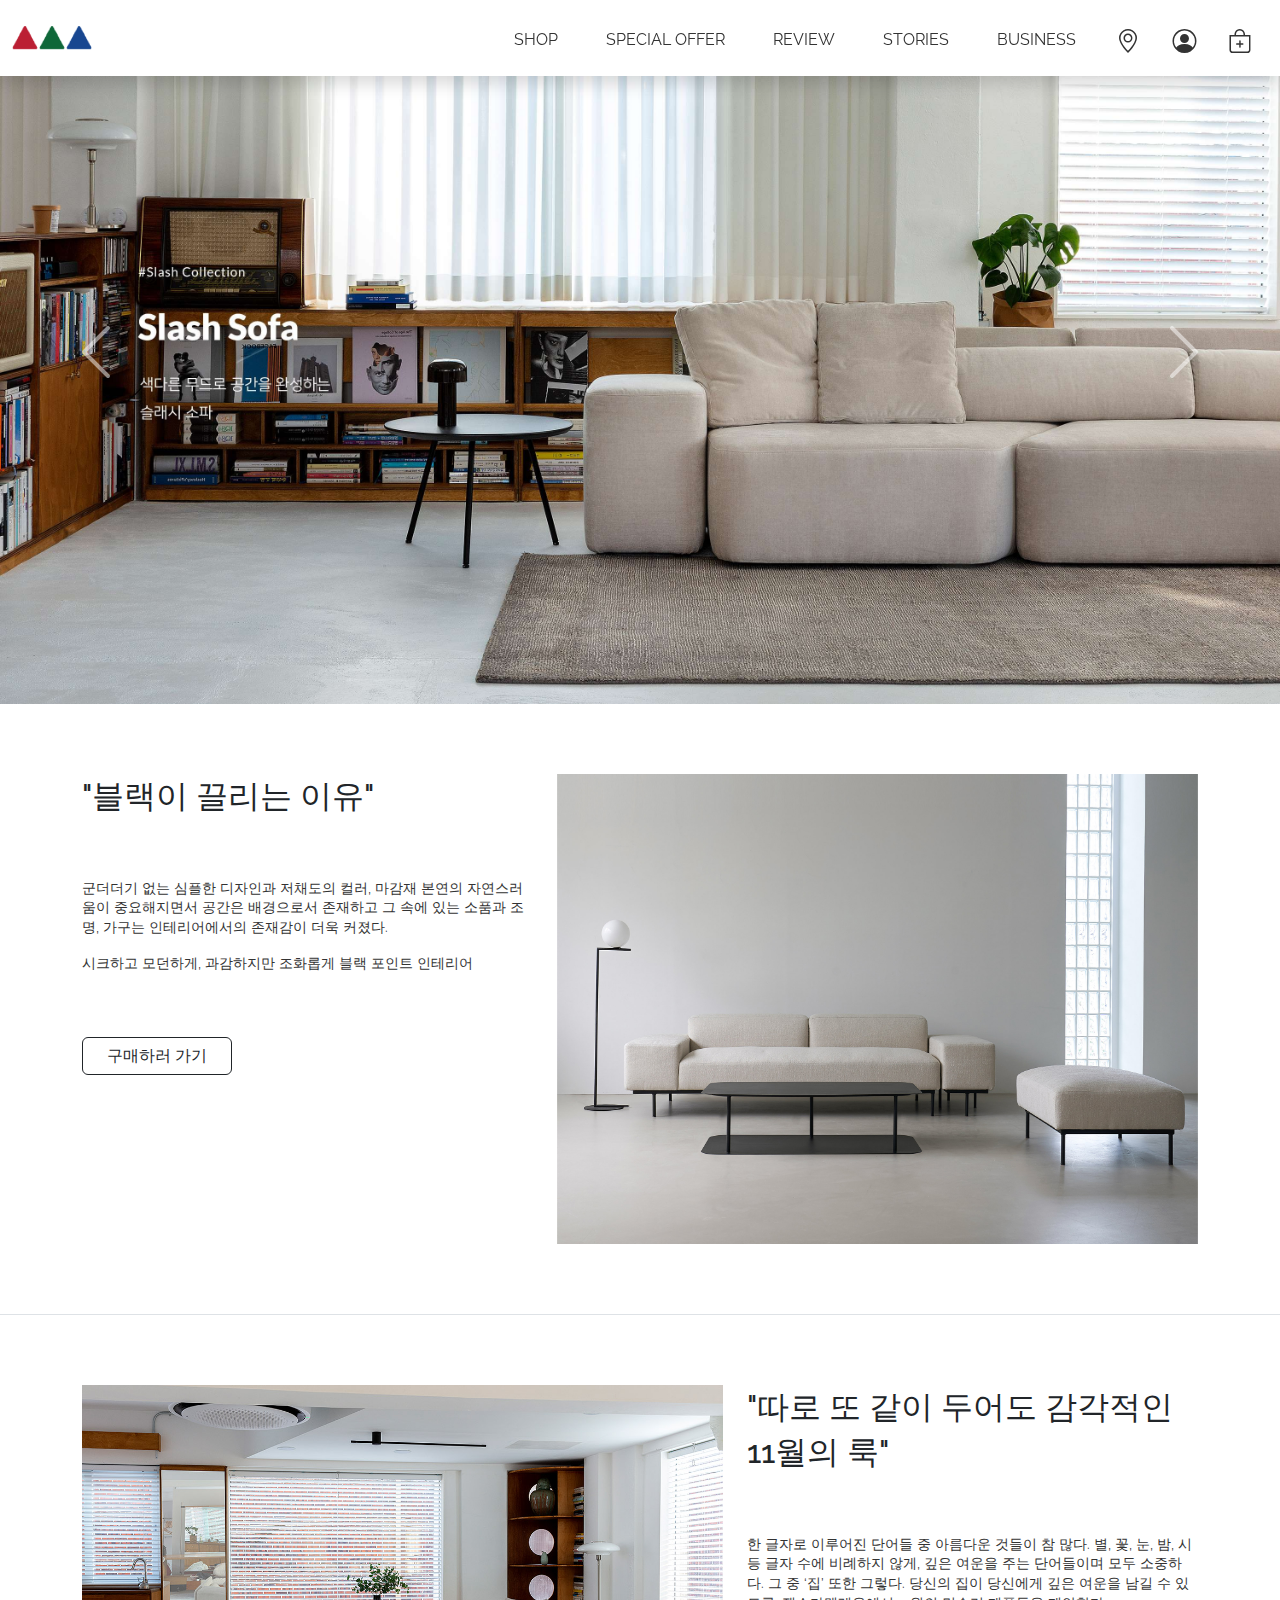
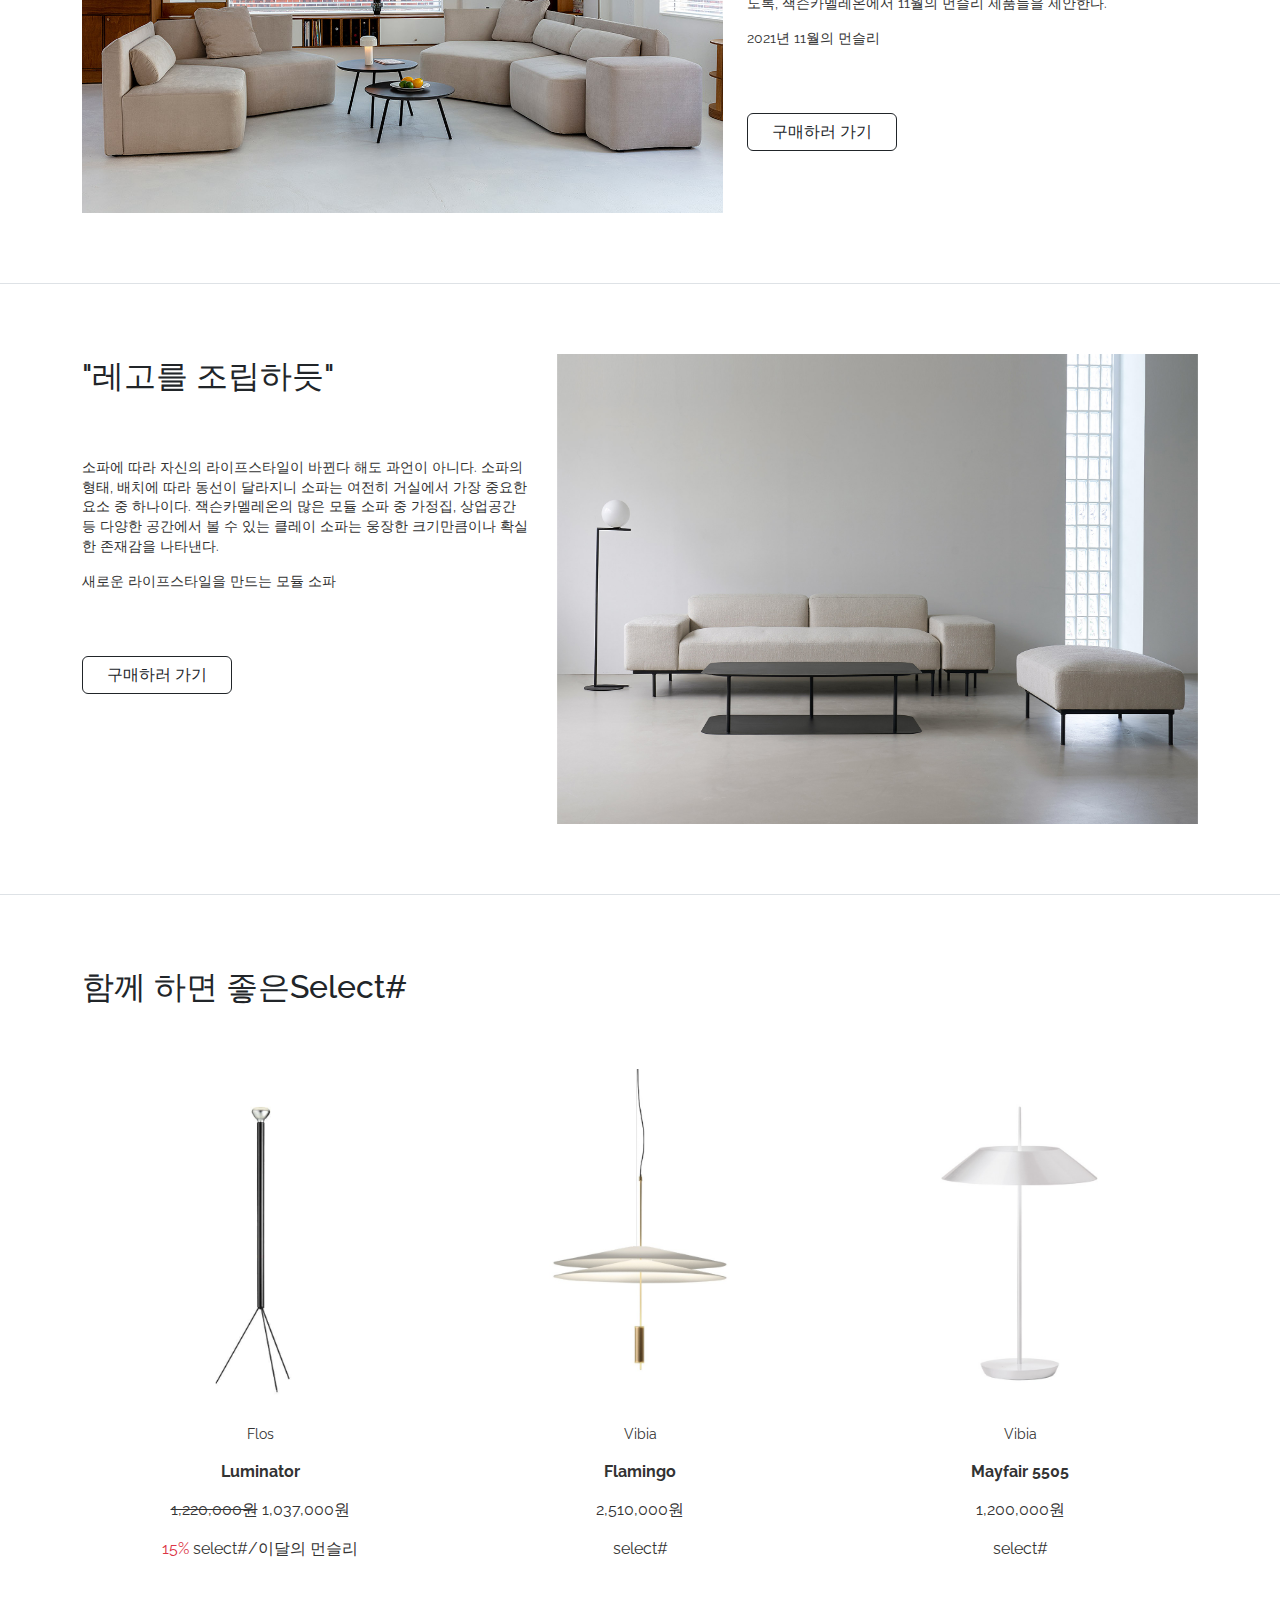
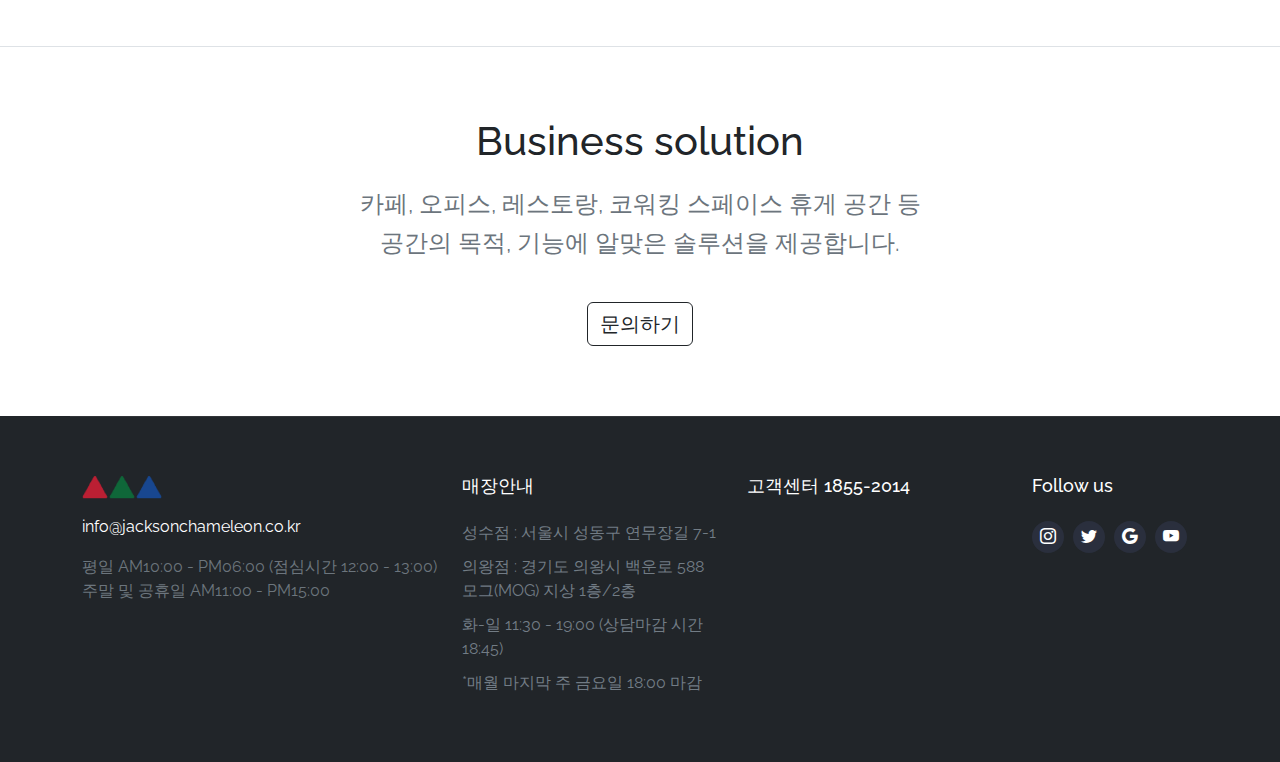
==== index.html @ e77f4926 "미완성" ====
<!DOCTYPE html>
<html lang="en">
<head>
    <meta charset="UTF-8">
    <meta http-equiv="X-UA-Compatible" content="IE=edge">
    <meta name="viewport" content="width=device-width, initial-scale=1.0">
    <title>Bootstrap</title>
    <link rel="preconnect" href="https://fonts.googleapis.com">
<link rel="preconnect" href="https://fonts.gstatic.com" crossorigin>
<link href="https://fonts.googleapis.com/css2?family=Raleway:wght@100;200;300;400;500;600;700&display=swap" rel="stylesheet">
    <link rel="stylesheet" href="https://cdn.jsdelivr.net/npm/bootstrap@5.1.3/dist/css/bootstrap.min.css"  >
    <link rel="stylesheet" href="https://cdn.jsdelivr.net/npm/bootstrap-icons@1.8.0/font/bootstrap-icons.css">
    <link rel="stylesheet" href="css/basic.css">
    <script src="https://ajax.googleapis.com/ajax/libs/jquery/1.12.4/jquery.min.js"></script>
    <script src="https://cdn.jsdelivr.net/npm/bootstrap@5.1.3/dist/js/bootstrap.bundle.min.js"></script>
</head>
<body>


<header>
    <nav class="navbar navbar-expand-md navbar-light bg-white fixed-top py-md-2 py-lg-2 py-xl-2 Regular shadow">
        <div class="container-xxl ">
            <a class="navbar-brand mb-1" href="#"><img src="img/symbol.png" style="width:80px; height: auto;" alt=""></a>
            <button class="navbar-toggler" type="button" data-bs-toggle="collapse" data-bs-target="#navbarSupportedContent" aria-controls="navbarSupportedContent" aria-expanded="false" aria-label="Toggle navigation">
                <span class="navbar-toggler-icon"></span>
            </button>
            <div class="collapse navbar-collapse flex-glow-0" id="navbarSupportedContent">
                <ul class="navbar-nav me-auto mt-2 mb-lg-0 text-center">
                <li class="nav-item mx-3">
                    <a class="nav-link mt-1" aria-current="page" href="#">SHOP</a>
                </li>
                <li class="nav-item mx-3">
                    <a class="nav-link mt-1" href="#">SPECIAL OFFER</a>
                </li>
                <li class="nav-item mx-3">
                    <a class="nav-link mt-1" href="#">REVIEW</a>
                </li>
                <li class="nav-item mx-3">
                    <a class="nav-link mt-1" href="#">STORIES</a>
                </li>
                <li class="nav-item mx-3">
                    <a class="nav-link mt-1" href="#">BUSINESS</a>
                </li>
                <li class="nav-item mx-2">
                    <a class="nav-link" href="#"><i class="bi bi-geo-alt fs-4"></i></a>
                </li>
                <li class="nav-item mx-2">
                    <a class="nav-link" href="#"><i class="bi bi-person-circle fs-4"></i></a>
                </li>
                <li class="nav-item mx-2">
                    <a class="nav-link" href="#"><i class="bi bi-bag-plus fs-4"></i></a>
                </li>                
                </ul>
            </div>
        </div>
    </nav>
</header>
<div id="carouselExampleControls" class="carousel slide" data-bs-ride="carousel">
    <div class="carousel-inner">
    <div class="carousel-item active">
        <img src="img/main.jpeg" class="d-block w-100" alt="...">
    </div>
    <div class="carousel-item">
        <img src="img/main02.jpeg" class="d-block w-100" alt="...">
    </div>
    <div class="carousel-item">
        <img src="img/main03.jpeg" class="d-block w-100" alt="...">
    </div>
    </div>
    <button class="carousel-control-prev" type="button" data-bs-target="#carouselExampleControls" data-bs-slide="prev">
    <span class="carousel-control-prev-icon" aria-hidden="true"></span>
    <span class="visually-hidden">Previous</span>
    </button>
    <button class="carousel-control-next" type="button" data-bs-target="#carouselExampleControls" data-bs-slide="next">
    <span class="carousel-control-next-icon" aria-hidden="true"></span>
    <span class="visually-hidden">Next</span>
    </button>
</div>

<!-- 첫 번째 section START -->
<section class="s1 border-bottom">
    <div class="container-xl">
        <div class="row">
            <div class="col-md-7 col-lg-5 text-center text-md-start">
                <h2 class="fs-2">"블랙이 끌리는 이유"</h2>
                <p>군더더기 없는 심플한 디자인과 저채도의 컬러, 마감재 본연의 자연스러움이 중요해지면서 공간은 배경으로서 존재하고 그 속에 있는 소품과 조명, 가구는 인테리어에서의 존재감이 더욱 커졌다.</p>
                <p>시크하고 모던하게, 과감하지만 조화롭게 블랙 포인트 인테리어</p>
                <a href="#" class="btn btn btn-outline-dark px-4 mt-5">구매하러 가기</a>
            </div>
            <div class="col-md-5 col-lg-7 d-flex align-items-center justify-content-center">
                <img src="img/con01.jpeg" alt="">
            </div>
        </div>
    </div>
</section>
<!-- 첫 번째 section END -->

<!-- 두 번째 section START -->
<section class="s2 border-bottom"">
    <div class="container-xl">
        <div class="row">
            <div class="col-md-5 col-lg-7 d-flex align-items-center justify-content-center">
                <img src="img/con02.jpeg" alt="">
            </div>
            <div class="s2 col-md-7 col-lg-5 text-center text-md-start">
                <h2 class="fs-2">"따로 또 같이 두어도 감각적인 11월의 룩"</h2>
                <p>한 글자로 이루어진 단어들 중 아름다운 것들이 참 많다. 별, 꽃, 눈, 밤, 시 등 글자 수에 비례하지 않게, 깊은 여운을 주는 단어들이며 모두 소중하다. 그 중 ‘집’ 또한 그렇다. 당신의 집이 당신에게 깊은 여운을 남길 수 있도록, 잭슨카멜레온에서 11월의 먼슬리 제품들을 제안한다.</p>
                <p>2021년 11월의 먼슬리</p>
                <a href="#" class="btn btn btn-outline-dark px-4 mt-5">구매하러 가기</a>
            </div>
        </div>
    </div>
</section>
<!-- 두 번째 section END -->

<!-- 세 번째 section START -->
<section class="border-bottom">
    <div class="container-xl">
        <div class="row">
            <div class="s3 col-md-7 col-lg-5 text-center text-md-start">
                <h2 class="fs-2">"레고를 조립하듯"</h2>
                <p>소파에 따라 자신의 라이프스타일이 바뀐다 해도 과언이 아니다. 소파의 형태, 배치에 따라 동선이 달라지니 소파는 여전히 거실에서 가장 중요한 요소 중 하나이다. 잭슨카멜레온의 많은 모듈 소파 중 가정집, 상업공간 등 다양한 공간에서 볼 수 있는 클레이 소파는 웅장한 크기만큼이나 확실한 존재감을 나타낸다. </p>
                <p>새로운 라이프스타일을 만드는 모듈 소파</p>
                <a href="#" class="btn btn btn-outline-dark px-4 mt-5">구매하러 가기</a>
            </div>
            <div class="col-md-5 col-lg-7 d-flex align-items-center justify-content-center">
                <img src="img/con01.jpeg" alt="">
            </div>
        </div>
    </div>
</section>
<!-- 세 번째 section END -->


<section class="border-bottom">
    <div class="container-xl">
        <div class="">
            <div class="text-center text-md-start">
                <h2 class="fs-2">함께 하면 좋은Select#</h2>
                <div class="row select">
                    <div class="col-4 text-center">
                        <a href="#"><img src="img/select01.jpeg" alt=""></a>
                        <p class="small fs-9">Flos</p>
                        <p class="large fs-6"><b>Luminator</b></p>
                        <p class="price fs-6"><del>1,220,000원</del> 1,037,000원</p>
                        <p class="name fs-6"><span class="text-danger">15%</span> select#/이달의 먼슬리</p>
                    </div>
                    <div class="col-4 text-center">
                        <a href="#"><img src="img/select02.jpeg" alt=""></a>
                        <p class="small fs-9">Vibia</p>
                        <p class="large fs-6"><b>Flamingo</b></p>
                        <p class="price fs-6">2,510,000원</p>
                        <p class="name fs-6">select#</p>
                    </div>
                    <div class="col-4 text-center">
                        <a href="#"><img src="img/select03.jpeg" alt=""></a>
                        <p class="small fs-9">Vibia</p>
                        <p class="large fs-6"><b>Mayfair 5505</b></p>
                        <p class="price fs-6">1,200,000원</p>
                        <p class="name fs-6">select#</p>
                    </div>
                </div>
            </div>
        </div>
    </div>
</section>

<!-- #app section START -->
<section class="s4 d-block" id="app">
    <div class="container-xl">
        <div class="row">
            <div class="text-center">
                <h3 class="fs-1">Business solution</h3>
                <p class="fs-4 text-secondary">카페, 오피스, 레스토랑, 코워킹 스페이스 휴게 공간 등<br>
                    공간의 목적, 기능에 알맞은 솔루션을 제공합니다.</p>
                <a href="#" class="btn btn-outline-dark fs-5">문의하기</a>
            </div>
        </div>
    </div>
</section>
<!-- #app section END -->


<footer class="bg-dark">
    <div class="container">
        <div class="row">
            <div class="col-4 text-center text-sm-start">
                <a class="navbar-brand mb-1" href="#"><img src="img/symbol.png" style="width:80px; height: auto;" alt=""></a>
                <p class="mt-3 fs-6 text-white">info@jacksonchameleon.co.kr</p>
                <p class="mt-1 fs-6 text-secondary">평일 AM10:00 - PM06:00 (점심시간 12:00 - 13:00)<br>
                    주말 및 공휴일 AM11:00 - PM15:00</p>
            </div>
            <div class="col-3 d-none d-md-block">
                <h3 class="">매장안내</h3>
                <ul class="">
                    <li><a href="#">성수점 : 서울시 성동구 연무장길 7-1</a></li>
                    <li><a href="#">의왕점 : 경기도 의왕시 백운로 588 모그(MOG) 지상 1층/2층</a></li>
                    <li><a href="#">화-일 11:30 - 19:00 (상담마감 시간 18:45)</a></li>
                    <li><a href="#">*매월 마지막 주 금요일 18:00 마감</a></li>
                </ul>
            </div>
            <div class="col-3 d-none d-md-block">
                <h3 class="">고객센터 1855-2014</h3>
            </div>
            <div class="col-2 d-none d-md-block sns">
                <h3 class="">Follow us</h3>
                <p class="">
                    <a href="#" class=""><i class="bi bi-instagram"></i></a>
                    <a href="#" class=""><i class="bi bi-twitter"></i></a>
                    <a href="#" class=""><i class="bi bi-google"></i></a>
                    <a href="#" class=""><i class="bi bi-youtube"></i></a>
                </p>
            </div>
        </div>
    </div>
</footer>




</body>
</html>
---- css/basic.css ----
@charset "UTF-8";
* { margin:0; padding:0; box-sizing: border-box;}
li { list-style-type:none;}
a { text-decoration: none;}
body{ font-family: 'Raleway', sans-serif;}
img { max-width: 100%;}

header {}

.navbar-collapse { flex-grow:0 ;}
.navbar-light .navbar-nav .nav-link { color: #333;}
.navbar-light .navbar-nav .nav-link:hover { color: #333; text-decoration: underline;}
.navbar-light .navbar-toggler {
    color: rgb(0,0,0);
    border-color: #fff;
}

.navbar-light .navbar-toggler-icon {
    background-image: url("data:image/svg+xml,%3csvg xmlns='http://www.w3.org/2000/svg' viewBox='0 0 30 30'%3e%3cpath stroke='rgba%280, 0, 0, 0.55%29' stroke-linecap='round' stroke-miterlimit='10' stroke-width='2' d='M4 7h22M4 15h22M4 23h22'/%3e%3c/svg%3e")
}

.navbar-toggler-icon {
    display: inline-block;
    width: 2.5em;
    height: 2.5em;}

.navbar-toggler:focus {
    box-shadow: none; 
}

.carousel-control-prev-icon, .carousel-control-next-icon {
    display: inline-block;
    width: 4rem;
    height: 4rem; }

section { padding:70px 0 ; }
section h2 { font-size: 36px; line-height: 1.4; margin-bottom:60px; }
section p { font-size: 14px; line-height: 1.4; color:#333;}
section p .bi { color:#0d6ed7; padding-right:10px;}
section p.mt { margin-top:80px; }

section#app {}
section#app img { width:80px; margin-bottom: 50px;}
section#app h3 { font-size: 30px; margin-bottom: 20px;}
section#app p { font-size: 13px; line-height: 1.6; margin-bottom: 40px;}
section#app a { font-size: 13px; }

.outro { padding-bottom:100px; }
.outro h3 { font-size:32px; }
.outro p { font-size: 16px; }
.outro a { font-size: 13px; }


footer > div{ padding:4.5vw 0 4vw; border-top: 1px solid #323539; }
footer h3 { color:#fff; font-size: 18px; margin-bottom: 25px;}
footer a , footer p { color: #727c85 ;}
footer ul { padding-left:0; }
footer li { margin-bottom: 10px; }
footer li a:hover { color:#727c85; text-decoration: underline; }
footer .sns { } 
footer .sns a { display: inline-block; background:#2a2f3d; width:32px; line-height:32px; border-radius: 50%;  color:#fff; text-align: center; margin-right: 5px; transition: .3s;}
.sns a:hover { background: #727c85;}



/* 1200px 이상 */
@media (min-width:1200px) {
}
/* 767px 이하 */
@media (max-width:767px) {
    header button { transform: scale(0.7);}
    header .navbar-brand { margin-left: 10px;}

    .carousel-control-prev-icon, .carousel-control-next-icon {
        display: inline-block;
        width: 2.5rem;
        height: 2.5rem; }
    .carousel { position: relative; top:50px}
    
    section { padding:30px 0 ; }
    section.s1 { margin-top:40px; }
    section h2 { margin-bottom: 30px;}
    .fs-2 {
        font-size: calc(1.325rem + .3vw)!important;
    }
    .s2 .fs-2 { margin-top: 20px;  }
    .s3 .btn { margin-bottom: 30px; }
    .s3 .fs-2 { }
    section p { font-size: 12px; }
    .mt-5 {
        margin-top: 1rem!important;
        margin-bottom: none;
    }
    .s1 .mt-5 { margin-bottom: 2rem;}
    .outro { padding-bottom:60px; }
    .outro h3 { font-size:22px; }
    .outro p { font-size: 12px; }
    .s4 .fs-1 { font-size: calc(1.375rem + 1vw)!important; }
    .s4 .fs-4 { font-size: calc(1.275rem + .05vw)!important; }
    .s4 .fs-5 { font-size: 0.9rem!important; }   
    
    footer .mt-1 { display: none;}
    footer .col-4 { margin-top: 35px; color:#bfbfbf;}
    ㅌ.navbar-collapse .fs-4 { display: none;}
}
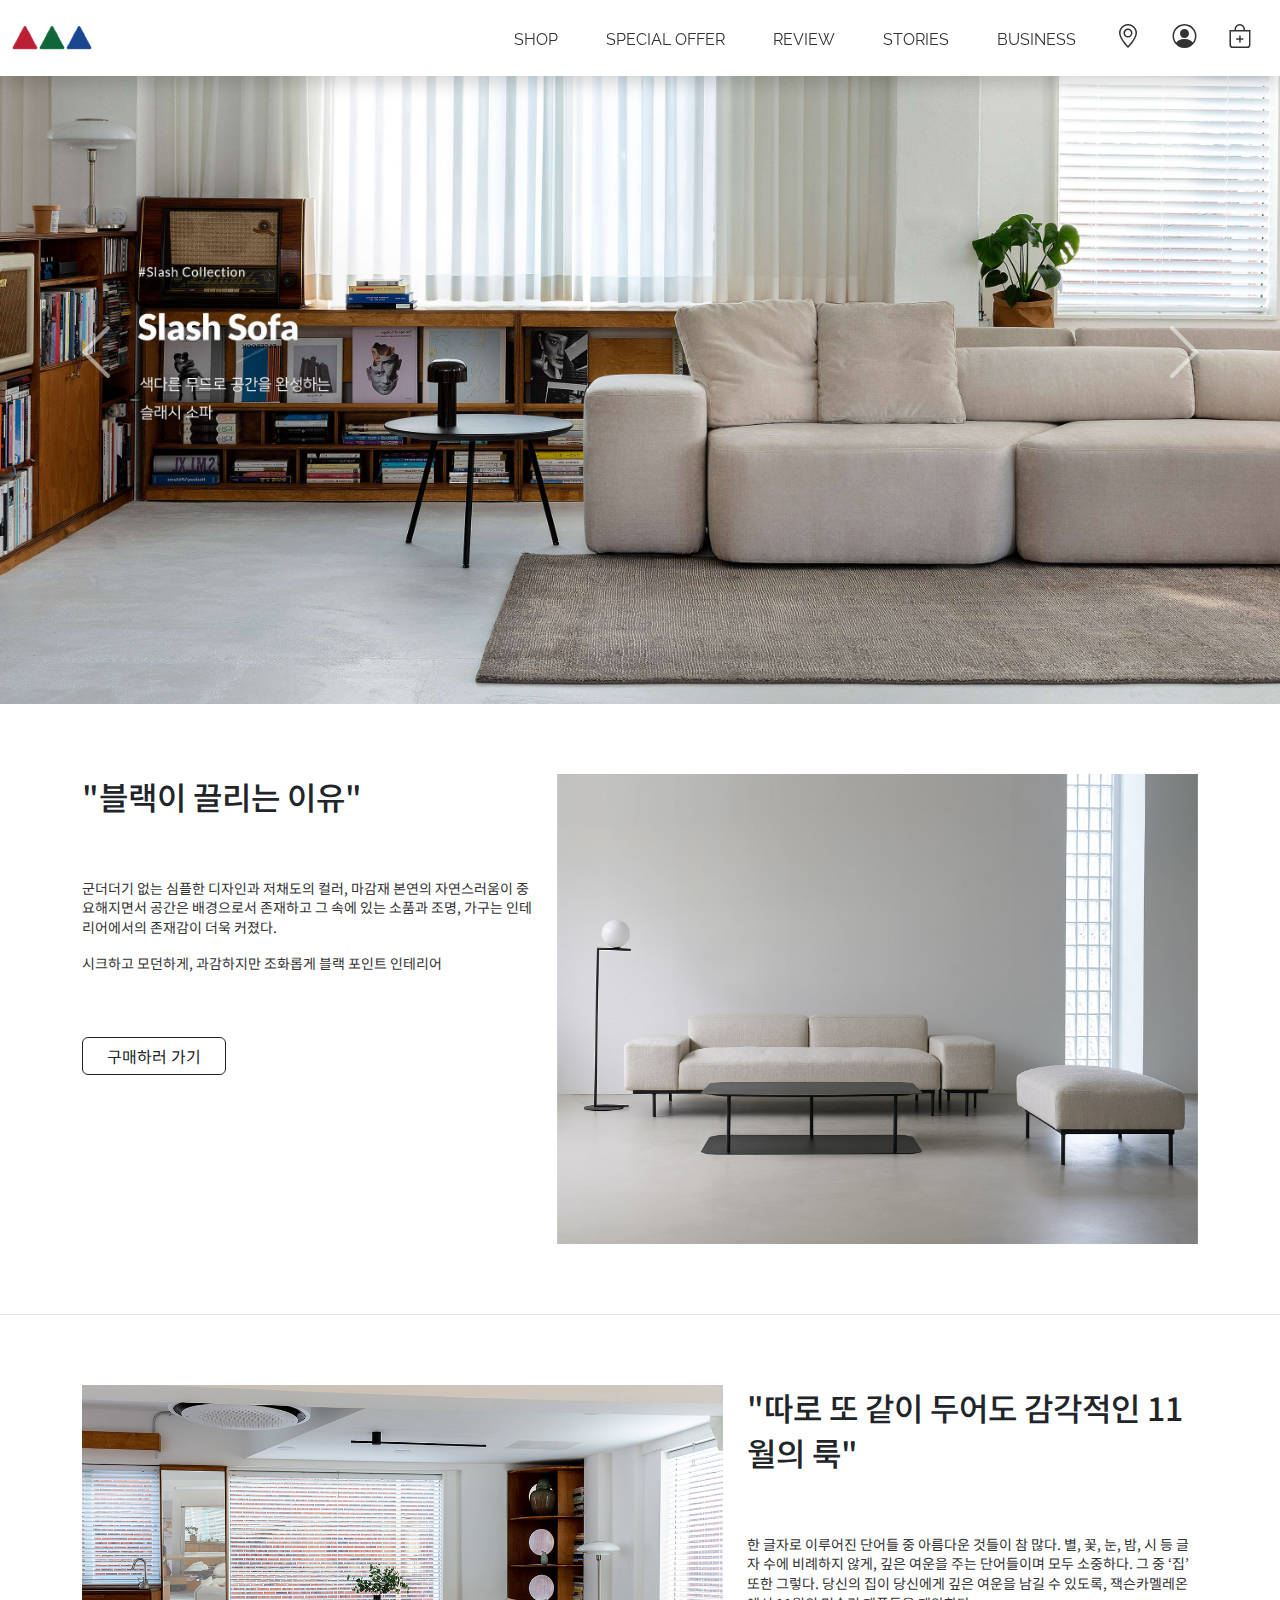
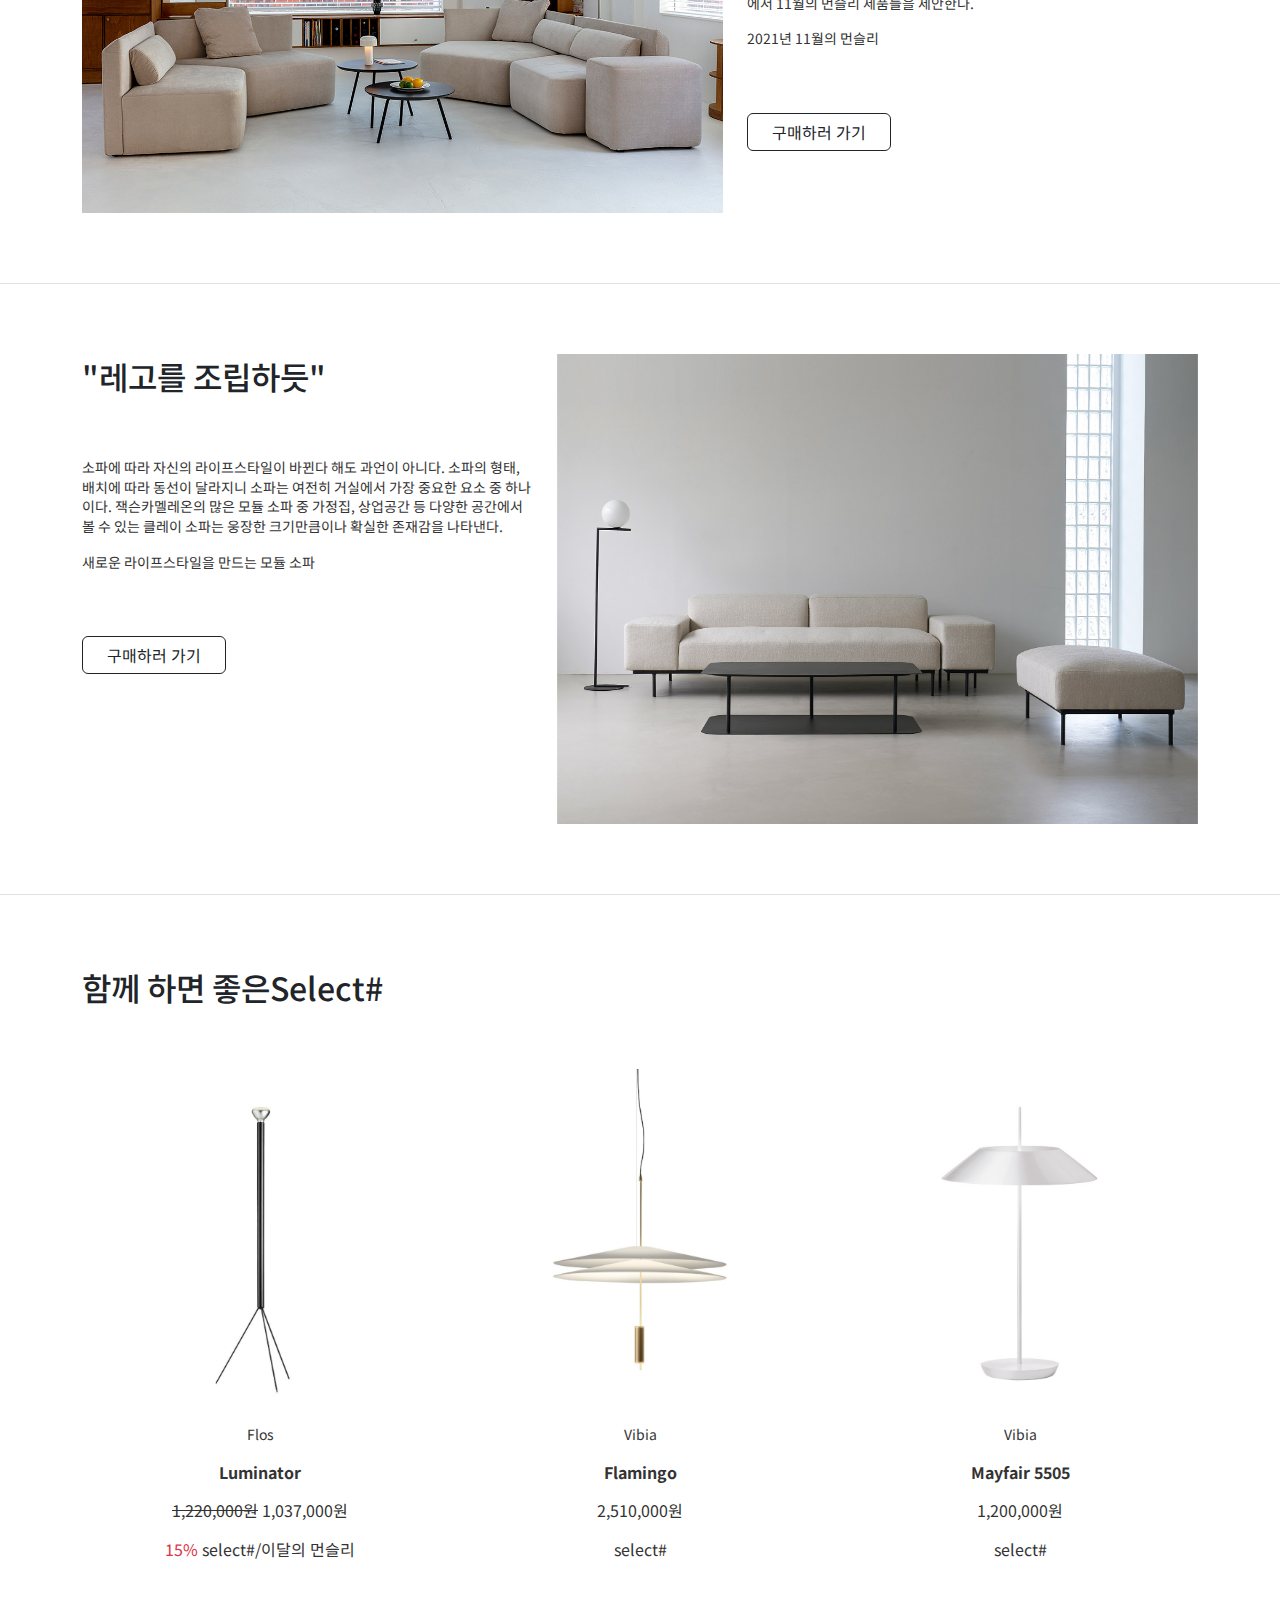
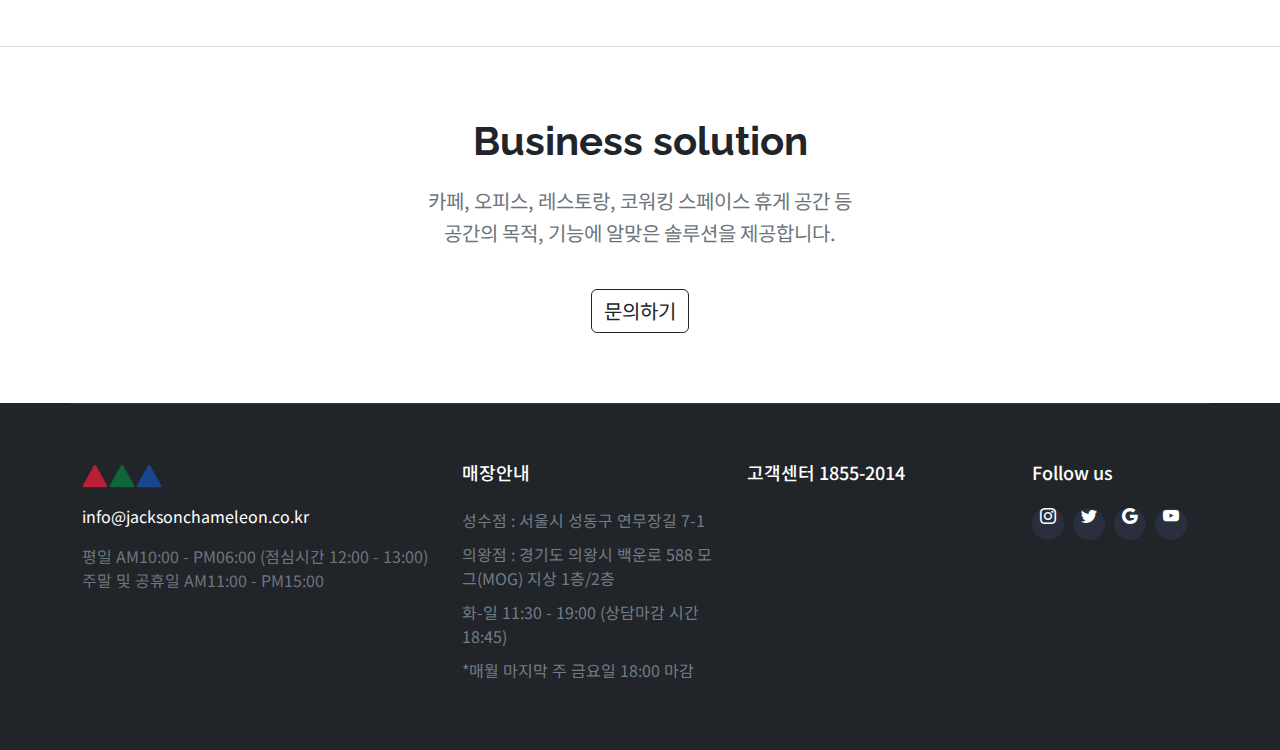
==== commit b841b9c7: "2차 수정" ====
--- a/index.html
+++ b/index.html
@@ -7,7 +7,7 @@
     <title>Bootstrap</title>
     <link rel="preconnect" href="https://fonts.googleapis.com">
 <link rel="preconnect" href="https://fonts.gstatic.com" crossorigin>
-<link href="https://fonts.googleapis.com/css2?family=Raleway:wght@100;200;300;400;500;600;700&display=swap" rel="stylesheet">
+<link href="https://fonts.googleapis.com/css2?family=Noto+Sans+KR:wght@100;300;400;500;700&family=Raleway:wght@100;200;300;400;500;600;700;800&display=swap" rel="stylesheet">
     <link rel="stylesheet" href="https://cdn.jsdelivr.net/npm/bootstrap@5.1.3/dist/css/bootstrap.min.css"  >
     <link rel="stylesheet" href="https://cdn.jsdelivr.net/npm/bootstrap-icons@1.8.0/font/bootstrap-icons.css">
     <link rel="stylesheet" href="css/basic.css">
@@ -170,8 +170,8 @@
     <div class="container-xl">
         <div class="row">
             <div class="text-center">
-                <h3 class="fs-1">Business solution</h3>
-                <p class="fs-4 text-secondary">카페, 오피스, 레스토랑, 코워킹 스페이스 휴게 공간 등<br>
+                <h3 class="fs-1" style="font-family: 'Raleway', sans-serif; font-weight: 700;">Business solution</h3>
+                <p class="fs-5 text-secondary">카페, 오피스, 레스토랑, 코워킹 스페이스 휴게 공간 등<br>
                     공간의 목적, 기능에 알맞은 솔루션을 제공합니다.</p>
                 <a href="#" class="btn btn-outline-dark fs-5">문의하기</a>
             </div>
--- a/css/basic.css
+++ b/css/basic.css
@@ -2,11 +2,12 @@
 * { margin:0; padding:0; box-sizing: border-box;}
 li { list-style-type:none;}
 a { text-decoration: none;}
-body{ font-family: 'Raleway', sans-serif;}
+body{ font-family: 'Noto Sans KR', sans-serif;}
 img { max-width: 100%;}
 
-header {}
-
+header { font-family: 'Raleway', sans-serif; }
+.bi::before, [class^="bi-"]::before, [class*=" bi-"]::before {
+ vertical-align: top;}
 .navbar-collapse { flex-grow:0 ;}
 .navbar-light .navbar-nav .nav-link { color: #333;}
 .navbar-light .navbar-nav .nav-link:hover { color: #333; text-decoration: underline;}
@@ -21,7 +22,7 @@
 
 .navbar-toggler-icon {
     display: inline-block;
-    width: 2.5em;
+    width: 2.5em;   
     height: 2.5em;}
 
 .navbar-toggler:focus {
@@ -39,12 +40,14 @@
 section p .bi { color:#0d6ed7; padding-right:10px;}
 section p.mt { margin-top:80px; }
 
+.s1 { font-family: 'Noto Sans KR', sans-serif; }
 section#app {}
 section#app img { width:80px; margin-bottom: 50px;}
 section#app h3 { font-size: 30px; margin-bottom: 20px;}
 section#app p { font-size: 13px; line-height: 1.6; margin-bottom: 40px;}
 section#app a { font-size: 13px; }
 
+.s4 .text-center fs-1 { font-family: 'Raleway', sans-serif; }
 .outro { padding-bottom:100px; }
 .outro h3 { font-size:32px; }
 .outro p { font-size: 16px; }
@@ -70,6 +73,7 @@
 @media (max-width:767px) {
     header button { transform: scale(0.7);}
     header .navbar-brand { margin-left: 10px;}
+    .bi {display: none;}
 
     .carousel-control-prev-icon, .carousel-control-next-icon {
         display: inline-block;
